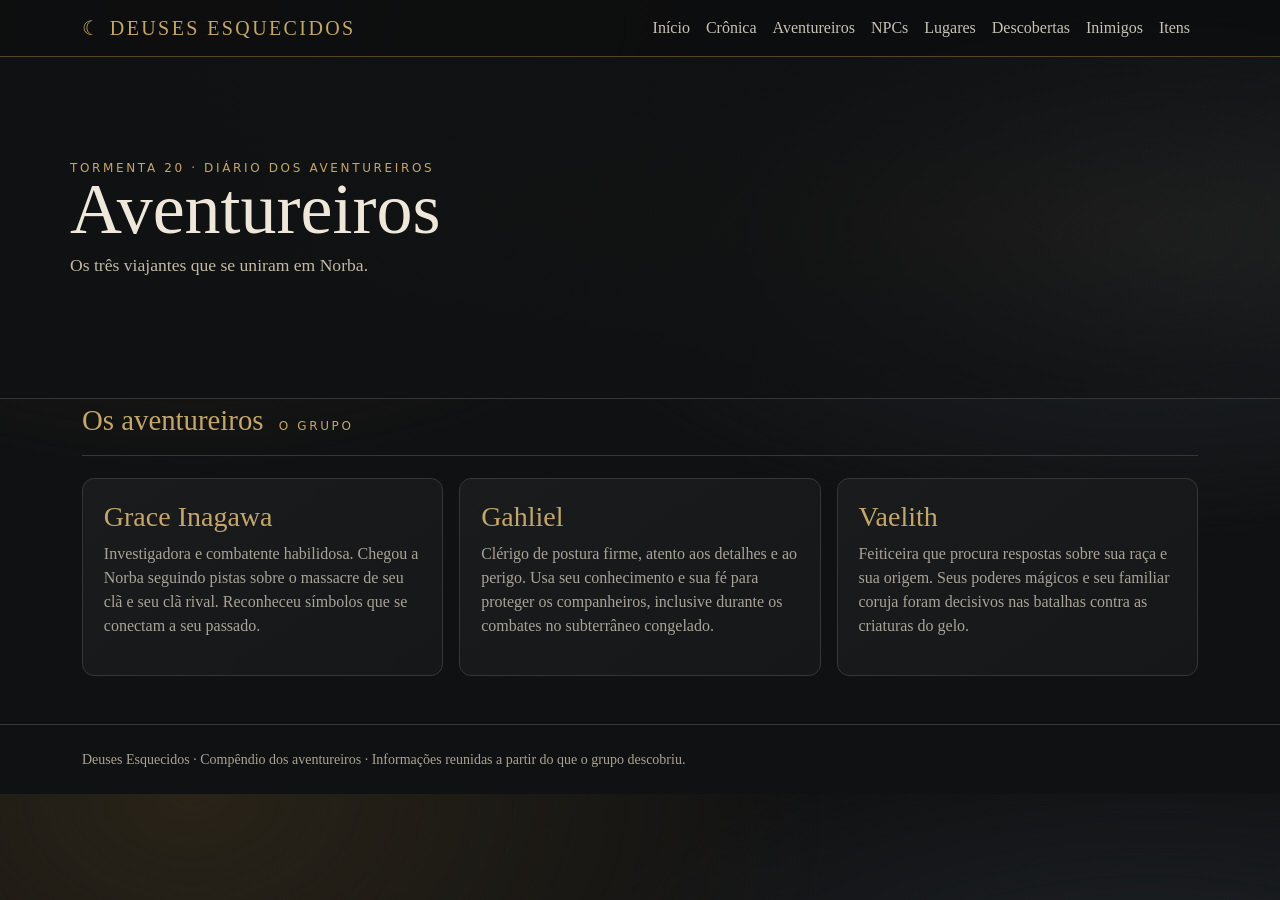
==== aventureiros.html @ dc0ba726 "Multipagina" ====
<!doctype html>
<html lang="pt-BR">

<head>
    <meta charset="utf-8">
    <meta name="viewport" content="width=device-width,initial-scale=1">
    <title>Aventureiros | Deuses Esquecidos</title>
    <link href="https://cdn.jsdelivr.net/npm/bootstrap@5.3.3/dist/css/bootstrap.min.css" rel="stylesheet">
    <style>
        :root {
            --bg: #101112;
            --panel: #191b1d;
            --gold: #c4a66a;
            --text: #e6e0d5;
            --muted: #aaa397;
            --line: #343638
        }

        body {
            background: var(--bg);
            color: var(--text);
            font-family: Georgia, serif;
            background-image: radial-gradient(ellipse at 15% 0%, #292318, transparent 42%), radial-gradient(ellipse at 90% 30%, #20242a, transparent 38%)
        }

        .navbar {
            background: #0c0d0eee;
            border-bottom: 1px solid #55452c
        }

        .navbar-brand {
            letter-spacing: .12em;
            color: var(--gold) !important
        }

        .nav-link {
            color: #c8c1b5 !important
        }

        .nav-link:hover {
            color: var(--gold) !important
        }

        .hero {
            min-height: 38vh;
            display: flex;
            align-items: center;
            border-bottom: 1px solid var(--line);
            background: linear-gradient(90deg, #101112 0%, #101112e8 58%, #10111270), radial-gradient(ellipse at 75% 50%, #65532b35, transparent 60%)
        }

        .hero-inner {
            padding: 3.5rem 0
        }

        .eyebrow {
            color: var(--gold);
            text-transform: uppercase;
            letter-spacing: .22em;
            font: .75rem system-ui
        }

        h1 {
            font-size: clamp(2.5rem, 7vw, 4.5rem);
            line-height: .96;
            color: #eee7da
        }

        h2,
        h3,
        h4,
        h5 {
            color: var(--gold)
        }

        .hero p {
            max-width: 700px;
            color: #c3b9a6;
            font-size: 1.1rem
        }

        .section {
            padding: 3rem 0
        }

        .section-title {
            border-bottom: 1px solid var(--line);
            padding-bottom: .8rem;
            margin-bottom: 1.4rem;
            color: var(--gold);
            font-size: 1.8rem
        }

        .panel,
        .card-dark {
            background: linear-gradient(145deg, var(--panel), #151718);
            border: 1px solid var(--line);
            border-radius: 12px;
            padding: 1.3rem;
            height: 100%
        }

        .card-dark:hover {
            border-color: #74603c
        }

        .muted {
            color: var(--muted)
        }

        .badge-soft {
            background: #3b3221;
            color: #d6bd83;
            border: 1px solid #62502f
        }

        .quote {
            border-left: 3px solid #8d7545;
            padding: .8rem 1rem;
            color: #c9beaa;
            background: #211f1a;
            font-style: italic;
            border-radius: 0 8px 8px 0
        }

        .accordion {
            --bs-accordion-bg: var(--panel);
            --bs-accordion-color: var(--text);
            --bs-accordion-border-color: var(--line);
            --bs-accordion-btn-color: var(--text);
            --bs-accordion-btn-bg: #202325;
            --bs-accordion-btn-focus-box-shadow: none;
            --bs-accordion-active-color: var(--gold);
            --bs-accordion-active-bg: #2a261e
        }

        .accordion-button:after {
            filter: invert(.7)
        }

        .accordion-body {
            color: #c7c0b5
        }

        .item-chip {
            display: inline-block;
            border: 1px solid var(--line);
            background: #1a1c1d;
            border-radius: 50px;
            padding: .35rem .75rem;
            margin: .2rem;
            color: #d2c9b8;
            font-size: .9rem
        }

        footer {
            border-top: 1px solid var(--line);
            color: var(--muted)
        }

        .enemy-card {
            border-left: 3px solid #70552e;
            padding: 1rem 1.2rem;
            background: #191b1d;
            border-radius: 6px;
            margin-bottom: 1rem
        }

        .enemy-card p {
            color: #bbb4a8
        }

        .page-intro {
            color: #c3b9a6;
            max-width: 800px
        }

        @media(max-width:767px) {
            .section {
                padding: 2.5rem 0
            }
        }
    </style>
</head>

<body>
    <nav class="navbar navbar-expand-lg navbar-dark sticky-top">
        <div class="container"><a class="navbar-brand" href="index.html">☾ DEUSES ESQUECIDOS</a><button
                class="navbar-toggler" type="button" data-bs-toggle="collapse" data-bs-target="#navmenu"><span
                    class="navbar-toggler-icon"></span></button>
            <div class="collapse navbar-collapse" id="navmenu">
                <ul class="navbar-nav ms-auto">
                    <li class="nav-item"><a class="nav-link" href="index.html">Início</a></li>
                    <li class="nav-item"><a class="nav-link" href="cronica.html">Crônica</a></li>
                    <li class="nav-item"><a class="nav-link" href="aventureiros.html">Aventureiros</a></li>
                    <li class="nav-item"><a class="nav-link" href="personagens.html">NPCs</a></li>
                    <li class="nav-item"><a class="nav-link" href="lugares.html">Lugares</a></li>
                    <li class="nav-item"><a class="nav-link" href="descobertas.html">Descobertas</a></li>
                    <li class="nav-item"><a class="nav-link" href="inimigos.html">Inimigos</a></li>
                    <li class="nav-item"><a class="nav-link" href="itens.html">Itens</a></li>
                </ul>
            </div>
        </div>
    </nav>
    <header class="hero">
        <div class="container hero-inner">
            <div class="eyebrow">Tormenta 20 · Diário dos aventureiros</div>
            <h1>Aventureiros</h1>
            <p>Os três viajantes que se uniram em Norba.</p>
        </div>
    </header>
    <main>
        <div class="container">
            <div class="section-title">Os aventureiros <small class="eyebrow ms-2">O GRUPO</small></div>
            <div class="row g-3">
                <div class="col-md-4">
                    <div class="card-dark">
                        <h3>Grace Inagawa</h3>
                        <p class="muted">Investigadora e combatente habilidosa. Chegou a Norba seguindo pistas sobre o
                            massacre de seu clã e seu clã rival. Reconheceu símbolos que se conectam a seu passado.</p>
                    </div>
                </div>
                <div class="col-md-4">
                    <div class="card-dark">
                        <h3>Gahliel</h3>
                        <p class="muted">Clérigo de postura firme, atento aos detalhes e ao perigo. Usa seu conhecimento
                            e sua fé para proteger os companheiros, inclusive durante os combates no subterrâneo
                            congelado.</p>
                    </div>
                </div>
                <div class="col-md-4">
                    <div class="card-dark">
                        <h3>Vaelith</h3>
                        <p class="muted">Feiticeira que procura respostas sobre sua raça e sua origem. Seus poderes
                            mágicos e seu familiar coruja foram decisivos nas batalhas contra as criaturas do gelo.</p>
                    </div>
                </div>
            </div>
        </div>
    </main>
    <footer class="py-4 mt-5">
        <div class="container small">Deuses Esquecidos · Compêndio dos aventureiros · Informações reunidas a partir do
            que o grupo descobriu.</div>
    </footer>
    <script src="https://cdn.jsdelivr.net/npm/bootstrap@5.3.3/dist/js/bootstrap.bundle.min.js"></script>
</body>

</html>
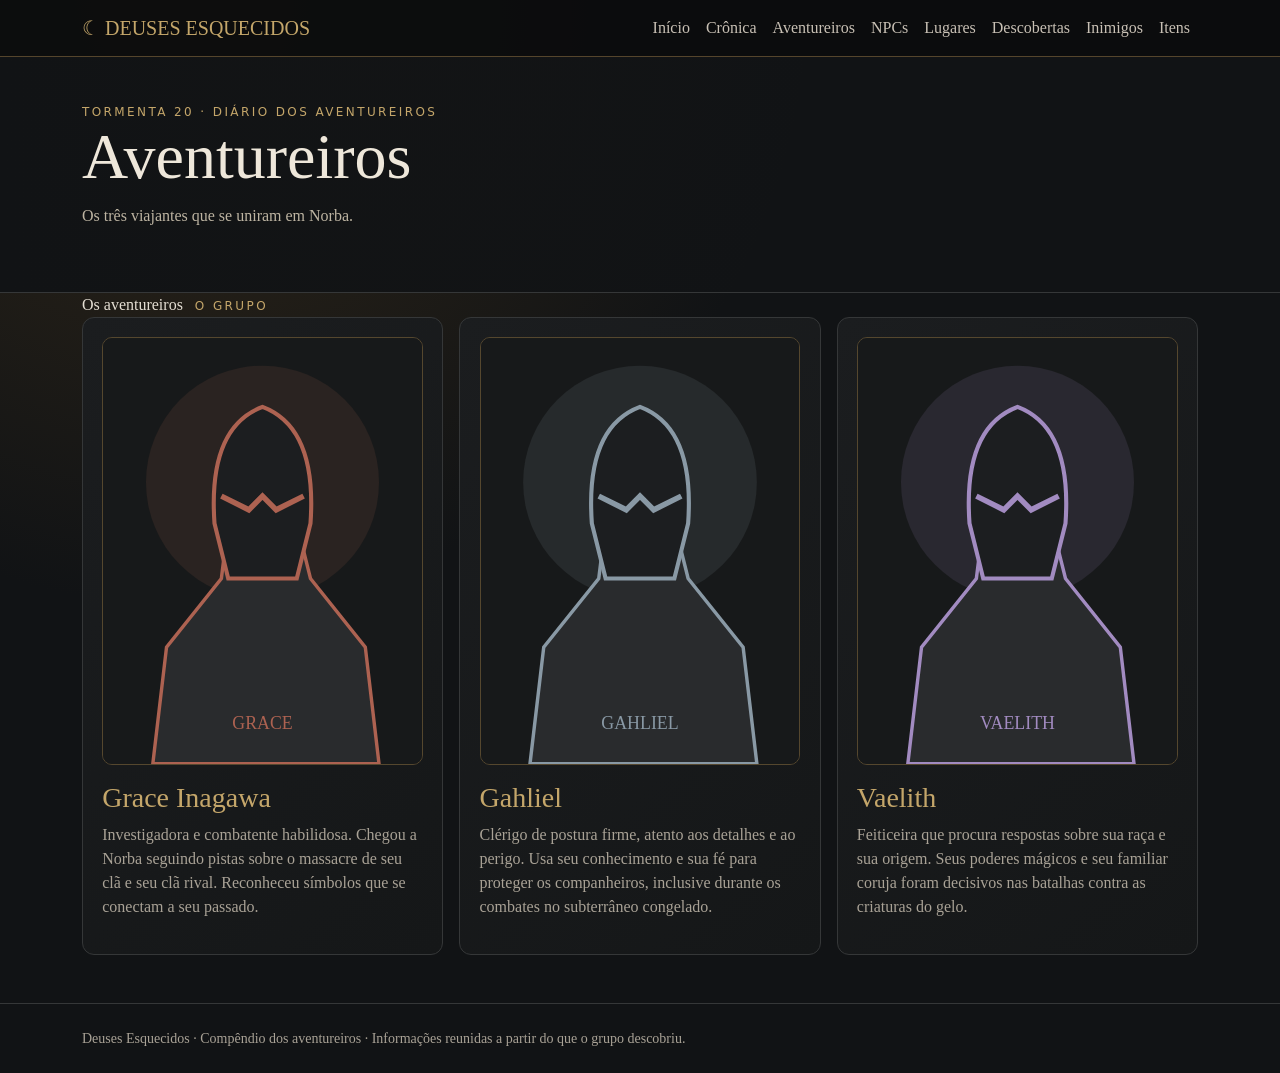
==== commit 82eb2392: "style: add visual portraits and shared compendium theme" ====
--- a/aventureiros.html
+++ b/aventureiros.html
@@ -6,181 +6,7 @@
     <meta name="viewport" content="width=device-width,initial-scale=1">
     <title>Aventureiros | Deuses Esquecidos</title>
     <link href="https://cdn.jsdelivr.net/npm/bootstrap@5.3.3/dist/css/bootstrap.min.css" rel="stylesheet">
-    <style>
-        :root {
-            --bg: #101112;
-            --panel: #191b1d;
-            --gold: #c4a66a;
-            --text: #e6e0d5;
-            --muted: #aaa397;
-            --line: #343638
-        }
-
-        body {
-            background: var(--bg);
-            color: var(--text);
-            font-family: Georgia, serif;
-            background-image: radial-gradient(ellipse at 15% 0%, #292318, transparent 42%), radial-gradient(ellipse at 90% 30%, #20242a, transparent 38%)
-        }
-
-        .navbar {
-            background: #0c0d0eee;
-            border-bottom: 1px solid #55452c
-        }
-
-        .navbar-brand {
-            letter-spacing: .12em;
-            color: var(--gold) !important
-        }
-
-        .nav-link {
-            color: #c8c1b5 !important
-        }
-
-        .nav-link:hover {
-            color: var(--gold) !important
-        }
-
-        .hero {
-            min-height: 38vh;
-            display: flex;
-            align-items: center;
-            border-bottom: 1px solid var(--line);
-            background: linear-gradient(90deg, #101112 0%, #101112e8 58%, #10111270), radial-gradient(ellipse at 75% 50%, #65532b35, transparent 60%)
-        }
-
-        .hero-inner {
-            padding: 3.5rem 0
-        }
-
-        .eyebrow {
-            color: var(--gold);
-            text-transform: uppercase;
-            letter-spacing: .22em;
-            font: .75rem system-ui
-        }
-
-        h1 {
-            font-size: clamp(2.5rem, 7vw, 4.5rem);
-            line-height: .96;
-            color: #eee7da
-        }
-
-        h2,
-        h3,
-        h4,
-        h5 {
-            color: var(--gold)
-        }
-
-        .hero p {
-            max-width: 700px;
-            color: #c3b9a6;
-            font-size: 1.1rem
-        }
-
-        .section {
-            padding: 3rem 0
-        }
-
-        .section-title {
-            border-bottom: 1px solid var(--line);
-            padding-bottom: .8rem;
-            margin-bottom: 1.4rem;
-            color: var(--gold);
-            font-size: 1.8rem
-        }
-
-        .panel,
-        .card-dark {
-            background: linear-gradient(145deg, var(--panel), #151718);
-            border: 1px solid var(--line);
-            border-radius: 12px;
-            padding: 1.3rem;
-            height: 100%
-        }
-
-        .card-dark:hover {
-            border-color: #74603c
-        }
-
-        .muted {
-            color: var(--muted)
-        }
-
-        .badge-soft {
-            background: #3b3221;
-            color: #d6bd83;
-            border: 1px solid #62502f
-        }
-
-        .quote {
-            border-left: 3px solid #8d7545;
-            padding: .8rem 1rem;
-            color: #c9beaa;
-            background: #211f1a;
-            font-style: italic;
-            border-radius: 0 8px 8px 0
-        }
-
-        .accordion {
-            --bs-accordion-bg: var(--panel);
-            --bs-accordion-color: var(--text);
-            --bs-accordion-border-color: var(--line);
-            --bs-accordion-btn-color: var(--text);
-            --bs-accordion-btn-bg: #202325;
-            --bs-accordion-btn-focus-box-shadow: none;
-            --bs-accordion-active-color: var(--gold);
-            --bs-accordion-active-bg: #2a261e
-        }
-
-        .accordion-button:after {
-            filter: invert(.7)
-        }
-
-        .accordion-body {
-            color: #c7c0b5
-        }
-
-        .item-chip {
-            display: inline-block;
-            border: 1px solid var(--line);
-            background: #1a1c1d;
-            border-radius: 50px;
-            padding: .35rem .75rem;
-            margin: .2rem;
-            color: #d2c9b8;
-            font-size: .9rem
-        }
-
-        footer {
-            border-top: 1px solid var(--line);
-            color: var(--muted)
-        }
-
-        .enemy-card {
-            border-left: 3px solid #70552e;
-            padding: 1rem 1.2rem;
-            background: #191b1d;
-            border-radius: 6px;
-            margin-bottom: 1rem
-        }
-
-        .enemy-card p {
-            color: #bbb4a8
-        }
-
-        .page-intro {
-            color: #c3b9a6;
-            max-width: 800px
-        }
-
-        @media(max-width:767px) {
-            .section {
-                padding: 2.5rem 0
-            }
-        }
-    </style>
+    <link href="styles.css" rel="stylesheet">
 </head>
 
 <body>
@@ -215,14 +41,14 @@
             <div class="row g-3">
                 <div class="col-md-4">
                     <div class="card-dark">
-                        <h3>Grace Inagawa</h3>
+                        <img class='portrait mb-3' src='assets/grace.svg' alt='Retrato ilustrativo de Grace'><h3>Grace Inagawa</h3>
                         <p class="muted">Investigadora e combatente habilidosa. Chegou a Norba seguindo pistas sobre o
                             massacre de seu clã e seu clã rival. Reconheceu símbolos que se conectam a seu passado.</p>
                     </div>
                 </div>
                 <div class="col-md-4">
                     <div class="card-dark">
-                        <h3>Gahliel</h3>
+                        <img class='portrait mb-3' src='assets/gahliel.svg' alt='Retrato ilustrativo de Gahliel'><h3>Gahliel</h3>
                         <p class="muted">Clérigo de postura firme, atento aos detalhes e ao perigo. Usa seu conhecimento
                             e sua fé para proteger os companheiros, inclusive durante os combates no subterrâneo
                             congelado.</p>
@@ -230,7 +56,7 @@
                 </div>
                 <div class="col-md-4">
                     <div class="card-dark">
-                        <h3>Vaelith</h3>
+                        <img class='portrait mb-3' src='assets/vaelith.svg' alt='Retrato ilustrativo de Vaelith'><h3>Vaelith</h3>
                         <p class="muted">Feiticeira que procura respostas sobre sua raça e sua origem. Seus poderes
                             mágicos e seu familiar coruja foram decisivos nas batalhas contra as criaturas do gelo.</p>
                     </div>
--- a/styles.css
+++ b/styles.css
@@ -0,0 +1 @@
+:root{--bg:#111315;--panel:#1b1d1f;--gold:#c4a66a;--text:#e5dfd4;--muted:#a9a296;--line:#353738}body{background:var(--bg);color:var(--text);font-family:Georgia,serif;background-image:radial-gradient(ellipse at 15% 0%,#302719,transparent 40%)}.navbar{background:#0b0c0dee;border-bottom:1px solid #55452c}.navbar-brand,h2,h3{color:var(--gold)!important}.nav-link{color:#c9c1b5!important}.hero{padding:3rem 0;border-bottom:1px solid var(--line);background:linear-gradient(90deg,#111315,#111315c9)}.eyebrow{font:.75rem system-ui;color:var(--gold);letter-spacing:.2em;text-transform:uppercase}h1{font-size:clamp(2rem,6vw,4rem);color:#eee7da}.hero p{color:#bdb4a2;max-width:900px}.section{padding:2.5rem 0}.panel,.card-dark{background:linear-gradient(140deg,var(--panel),#151718);border:1px solid var(--line);border-radius:12px;padding:1.2rem;height:100%}.muted{color:var(--muted)}.portrait{width:100%;aspect-ratio:3/4;object-fit:cover;border:1px solid #55472e;border-radius:10px}.enemy-card{background:#191b1d;border-left:3px solid #806030;padding:1rem;border-radius:6px}.accordion{--bs-accordion-bg:var(--panel);--bs-accordion-color:var(--text);--bs-accordion-border-color:var(--line);--bs-accordion-btn-color:var(--text);--bs-accordion-btn-bg:#202325;--bs-accordion-active-color:var(--gold);--bs-accordion-active-bg:#2a261e}.accordion-button:after{filter:invert(.7)}a{color:#d4b66d}footer{border-top:1px solid var(--line);color:var(--muted)}@media(max-width:767px){.section{padding:1.8rem 0}}
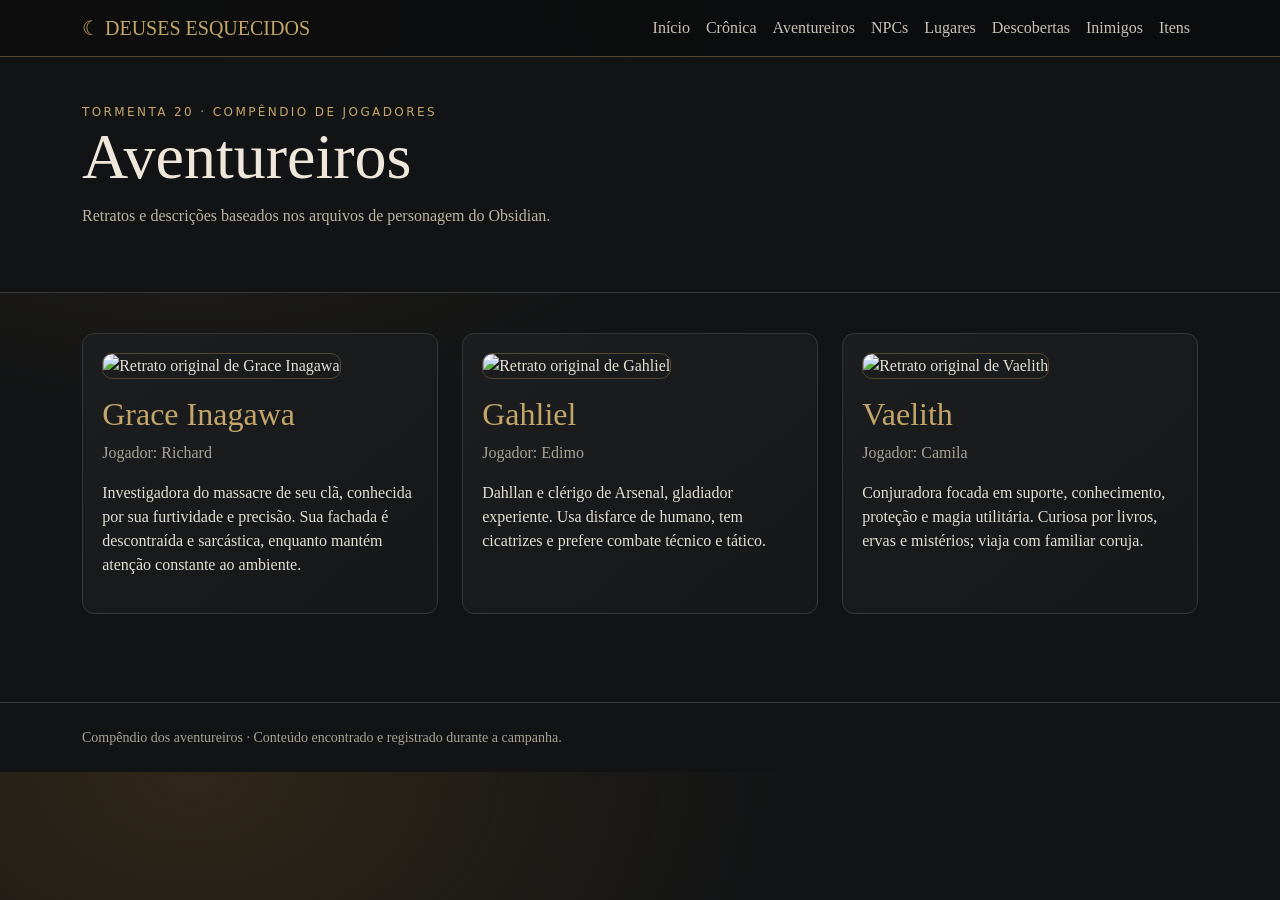
==== commit d5a59ba2: "feat: link original player portraits and enemy sheets" ====
--- a/aventureiros.html
+++ b/aventureiros.html
@@ -1,74 +1 @@
-<!doctype html>
-<html lang="pt-BR">
-
-<head>
-    <meta charset="utf-8">
-    <meta name="viewport" content="width=device-width,initial-scale=1">
-    <title>Aventureiros | Deuses Esquecidos</title>
-    <link href="https://cdn.jsdelivr.net/npm/bootstrap@5.3.3/dist/css/bootstrap.min.css" rel="stylesheet">
-    <link href="styles.css" rel="stylesheet">
-</head>
-
-<body>
-    <nav class="navbar navbar-expand-lg navbar-dark sticky-top">
-        <div class="container"><a class="navbar-brand" href="index.html">☾ DEUSES ESQUECIDOS</a><button
-                class="navbar-toggler" type="button" data-bs-toggle="collapse" data-bs-target="#navmenu"><span
-                    class="navbar-toggler-icon"></span></button>
-            <div class="collapse navbar-collapse" id="navmenu">
-                <ul class="navbar-nav ms-auto">
-                    <li class="nav-item"><a class="nav-link" href="index.html">Início</a></li>
-                    <li class="nav-item"><a class="nav-link" href="cronica.html">Crônica</a></li>
-                    <li class="nav-item"><a class="nav-link" href="aventureiros.html">Aventureiros</a></li>
-                    <li class="nav-item"><a class="nav-link" href="personagens.html">NPCs</a></li>
-                    <li class="nav-item"><a class="nav-link" href="lugares.html">Lugares</a></li>
-                    <li class="nav-item"><a class="nav-link" href="descobertas.html">Descobertas</a></li>
-                    <li class="nav-item"><a class="nav-link" href="inimigos.html">Inimigos</a></li>
-                    <li class="nav-item"><a class="nav-link" href="itens.html">Itens</a></li>
-                </ul>
-            </div>
-        </div>
-    </nav>
-    <header class="hero">
-        <div class="container hero-inner">
-            <div class="eyebrow">Tormenta 20 · Diário dos aventureiros</div>
-            <h1>Aventureiros</h1>
-            <p>Os três viajantes que se uniram em Norba.</p>
-        </div>
-    </header>
-    <main>
-        <div class="container">
-            <div class="section-title">Os aventureiros <small class="eyebrow ms-2">O GRUPO</small></div>
-            <div class="row g-3">
-                <div class="col-md-4">
-                    <div class="card-dark">
-                        <img class='portrait mb-3' src='assets/grace.svg' alt='Retrato ilustrativo de Grace'><h3>Grace Inagawa</h3>
-                        <p class="muted">Investigadora e combatente habilidosa. Chegou a Norba seguindo pistas sobre o
-                            massacre de seu clã e seu clã rival. Reconheceu símbolos que se conectam a seu passado.</p>
-                    </div>
-                </div>
-                <div class="col-md-4">
-                    <div class="card-dark">
-                        <img class='portrait mb-3' src='assets/gahliel.svg' alt='Retrato ilustrativo de Gahliel'><h3>Gahliel</h3>
-                        <p class="muted">Clérigo de postura firme, atento aos detalhes e ao perigo. Usa seu conhecimento
-                            e sua fé para proteger os companheiros, inclusive durante os combates no subterrâneo
-                            congelado.</p>
-                    </div>
-                </div>
-                <div class="col-md-4">
-                    <div class="card-dark">
-                        <img class='portrait mb-3' src='assets/vaelith.svg' alt='Retrato ilustrativo de Vaelith'><h3>Vaelith</h3>
-                        <p class="muted">Feiticeira que procura respostas sobre sua raça e sua origem. Seus poderes
-                            mágicos e seu familiar coruja foram decisivos nas batalhas contra as criaturas do gelo.</p>
-                    </div>
-                </div>
-            </div>
-        </div>
-    </main>
-    <footer class="py-4 mt-5">
-        <div class="container small">Deuses Esquecidos · Compêndio dos aventureiros · Informações reunidas a partir do
-            que o grupo descobriu.</div>
-    </footer>
-    <script src="https://cdn.jsdelivr.net/npm/bootstrap@5.3.3/dist/js/bootstrap.bundle.min.js"></script>
-</body>
-
-</html>+<!doctype html><html lang="pt-BR"><head><meta charset="utf-8"><meta name="viewport" content="width=device-width,initial-scale=1"><title>Aventureiros — Deuses Esquecidos</title><link href="https://cdn.jsdelivr.net/npm/bootstrap@5.3.3/dist/css/bootstrap.min.css" rel="stylesheet"><link href="styles.css" rel="stylesheet"></head><body><nav class="navbar navbar-expand-lg navbar-dark sticky-top"><div class="container"><a class="navbar-brand" href="index.html">☾ DEUSES ESQUECIDOS</a><button class="navbar-toggler" data-bs-toggle="collapse" data-bs-target="#navmenu"><span class="navbar-toggler-icon"></span></button><div class="collapse navbar-collapse" id="navmenu"><ul class="navbar-nav ms-auto"><li class="nav-item"><a class="nav-link " href="index.html">Início</a></li><li class="nav-item"><a class="nav-link " href="cronica.html">Crônica</a></li><li class="nav-item"><a class="nav-link active" href="aventureiros.html">Aventureiros</a></li><li class="nav-item"><a class="nav-link " href="personagens.html">NPCs</a></li><li class="nav-item"><a class="nav-link " href="lugares.html">Lugares</a></li><li class="nav-item"><a class="nav-link " href="descobertas.html">Descobertas</a></li><li class="nav-item"><a class="nav-link " href="inimigos.html">Inimigos</a></li><li class="nav-item"><a class="nav-link " href="itens.html">Itens</a></li></ul></div></div></nav><header class="hero"><div class="container"><div class="eyebrow">Tormenta 20 · Compêndio de jogadores</div><h1>Aventureiros</h1><p>Retratos e descrições baseados nos arquivos de personagem do Obsidian.</p></div></header><main class="section"><div class="container"><div class="row g-4"><div class="col-md-4"><div class="card-dark"><img class="portrait mb-3" src="https://raw.githubusercontent.com/JoubertJoe/Tormenta_deuses_esquecidos/main/imagens/Personagens/Grace%20Inagawa.png" alt="Retrato original de Grace Inagawa" style="aspect-ratio:3/4;object-fit:cover"><h2>Grace Inagawa</h2><p class="muted">Jogador: Richard</p><p>Investigadora do massacre de seu clã, conhecida por sua furtividade e precisão. Sua fachada é descontraída e sarcástica, enquanto mantém atenção constante ao ambiente.</p></div></div><div class="col-md-4"><div class="card-dark"><img class="portrait mb-3" src="https://raw.githubusercontent.com/JoubertJoe/Tormenta_deuses_esquecidos/main/imagens/Personagens/Gahliel.png" alt="Retrato original de Gahliel" style="aspect-ratio:3/4;object-fit:cover"><h2>Gahliel</h2><p class="muted">Jogador: Edimo</p><p>Dahllan e clérigo de Arsenal, gladiador experiente. Usa disfarce de humano, tem cicatrizes e prefere combate técnico e tático.</p></div></div><div class="col-md-4"><div class="card-dark"><img class="portrait mb-3" src="https://raw.githubusercontent.com/JoubertJoe/Tormenta_deuses_esquecidos/main/imagens/Personagens/Vaelith.jpeg" alt="Retrato original de Vaelith" style="aspect-ratio:3/4;object-fit:cover"><h2>Vaelith</h2><p class="muted">Jogador: Camila</p><p>Conjuradora focada em suporte, conhecimento, proteção e magia utilitária. Curiosa por livros, ervas e mistérios; viaja com familiar coruja.</p></div></div></div></div></main><footer class="py-4 mt-5"><div class="container small">Compêndio dos aventureiros · Conteúdo encontrado e registrado durante a campanha.</div></footer><script src="https://cdn.jsdelivr.net/npm/bootstrap@5.3.3/dist/js/bootstrap.bundle.min.js"></script></body></html>
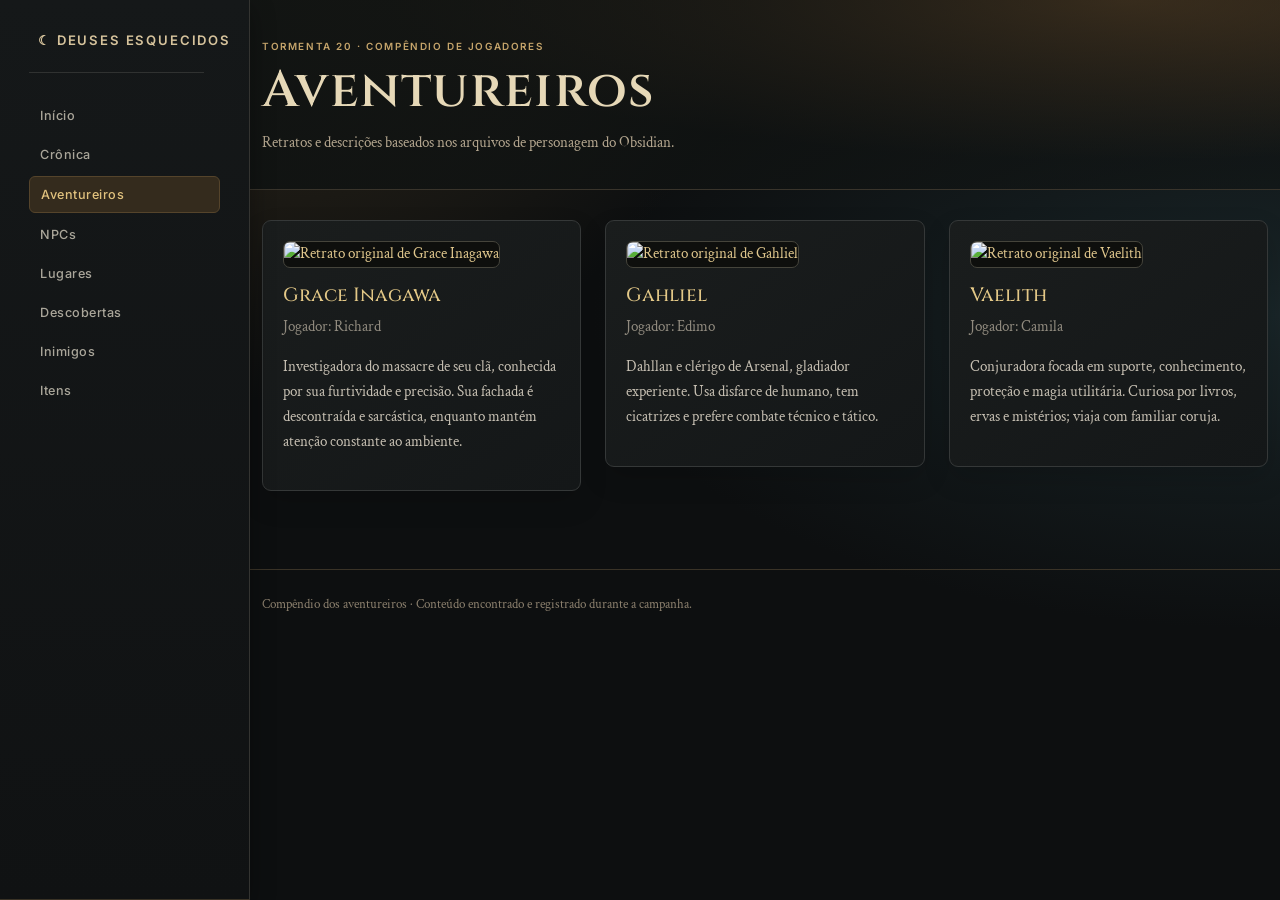
==== commit a01f9d35: "Link compendium cards to individual records" ====
--- a/aventureiros.html
+++ b/aventureiros.html
@@ -1 +1 @@
-<!doctype html><html lang="pt-BR"><head><meta charset="utf-8"><meta name="viewport" content="width=device-width,initial-scale=1"><title>Aventureiros — Deuses Esquecidos</title><link href="https://cdn.jsdelivr.net/npm/bootstrap@5.3.3/dist/css/bootstrap.min.css" rel="stylesheet"><link href="styles.css" rel="stylesheet"></head><body><nav class="navbar navbar-expand-lg navbar-dark sticky-top"><div class="container"><a class="navbar-brand" href="index.html">☾ DEUSES ESQUECIDOS</a><button class="navbar-toggler" data-bs-toggle="collapse" data-bs-target="#navmenu"><span class="navbar-toggler-icon"></span></button><div class="collapse navbar-collapse" id="navmenu"><ul class="navbar-nav ms-auto"><li class="nav-item"><a class="nav-link " href="index.html">Início</a></li><li class="nav-item"><a class="nav-link " href="cronica.html">Crônica</a></li><li class="nav-item"><a class="nav-link active" href="aventureiros.html">Aventureiros</a></li><li class="nav-item"><a class="nav-link " href="personagens.html">NPCs</a></li><li class="nav-item"><a class="nav-link " href="lugares.html">Lugares</a></li><li class="nav-item"><a class="nav-link " href="descobertas.html">Descobertas</a></li><li class="nav-item"><a class="nav-link " href="inimigos.html">Inimigos</a></li><li class="nav-item"><a class="nav-link " href="itens.html">Itens</a></li></ul></div></div></nav><header class="hero"><div class="container"><div class="eyebrow">Tormenta 20 · Compêndio de jogadores</div><h1>Aventureiros</h1><p>Retratos e descrições baseados nos arquivos de personagem do Obsidian.</p></div></header><main class="section"><div class="container"><div class="row g-4"><div class="col-md-4"><div class="card-dark"><img class="portrait mb-3" src="https://raw.githubusercontent.com/JoubertJoe/Tormenta_deuses_esquecidos/main/imagens/Personagens/Grace%20Inagawa.png" alt="Retrato original de Grace Inagawa" style="aspect-ratio:3/4;object-fit:cover"><h2>Grace Inagawa</h2><p class="muted">Jogador: Richard</p><p>Investigadora do massacre de seu clã, conhecida por sua furtividade e precisão. Sua fachada é descontraída e sarcástica, enquanto mantém atenção constante ao ambiente.</p></div></div><div class="col-md-4"><div class="card-dark"><img class="portrait mb-3" src="https://raw.githubusercontent.com/JoubertJoe/Tormenta_deuses_esquecidos/main/imagens/Personagens/Gahliel.png" alt="Retrato original de Gahliel" style="aspect-ratio:3/4;object-fit:cover"><h2>Gahliel</h2><p class="muted">Jogador: Edimo</p><p>Dahllan e clérigo de Arsenal, gladiador experiente. Usa disfarce de humano, tem cicatrizes e prefere combate técnico e tático.</p></div></div><div class="col-md-4"><div class="card-dark"><img class="portrait mb-3" src="https://raw.githubusercontent.com/JoubertJoe/Tormenta_deuses_esquecidos/main/imagens/Personagens/Vaelith.jpeg" alt="Retrato original de Vaelith" style="aspect-ratio:3/4;object-fit:cover"><h2>Vaelith</h2><p class="muted">Jogador: Camila</p><p>Conjuradora focada em suporte, conhecimento, proteção e magia utilitária. Curiosa por livros, ervas e mistérios; viaja com familiar coruja.</p></div></div></div></div></main><footer class="py-4 mt-5"><div class="container small">Compêndio dos aventureiros · Conteúdo encontrado e registrado durante a campanha.</div></footer><script src="https://cdn.jsdelivr.net/npm/bootstrap@5.3.3/dist/js/bootstrap.bundle.min.js"></script></body></html>+<!doctype html><html lang="pt-BR"><head><meta charset="utf-8"><meta name="viewport" content="width=device-width,initial-scale=1"><title>Aventureiros — Deuses Esquecidos</title><link href="https://cdn.jsdelivr.net/npm/bootstrap@5.3.3/dist/css/bootstrap.min.css" rel="stylesheet"><link href="styles.css" rel="stylesheet"></head><body><nav class="navbar navbar-expand-lg navbar-dark sticky-top"><div class="container"><a class="navbar-brand" href="index.html">☾ DEUSES ESQUECIDOS</a><button class="navbar-toggler" data-bs-toggle="collapse" data-bs-target="#navmenu"><span class="navbar-toggler-icon"></span></button><div class="collapse navbar-collapse" id="navmenu"><ul class="navbar-nav ms-auto"><li class="nav-item"><a class="nav-link " href="index.html">Início</a></li><li class="nav-item"><a class="nav-link " href="cronica.html">Crônica</a></li><li class="nav-item"><a class="nav-link active" href="aventureiros.html">Aventureiros</a></li><li class="nav-item"><a class="nav-link " href="personagens.html">NPCs</a></li><li class="nav-item"><a class="nav-link " href="lugares.html">Lugares</a></li><li class="nav-item"><a class="nav-link " href="descobertas.html">Descobertas</a></li><li class="nav-item"><a class="nav-link " href="inimigos.html">Inimigos</a></li><li class="nav-item"><a class="nav-link " href="itens.html">Itens</a></li></ul></div></div></nav><header class="hero"><div class="container"><div class="eyebrow">Tormenta 20 · Compêndio de jogadores</div><h1>Aventureiros</h1><p>Retratos e descrições baseados nos arquivos de personagem do Obsidian.</p></div></header><main class="section"><div class="container"><div class="row g-4"><div class="col-md-4"><div class="card-dark"><img class="portrait mb-3" src="https://raw.githubusercontent.com/JoubertJoe/Tormenta_deuses_esquecidos/main/imagens/Personagens/Grace%20Inagawa.png" alt="Retrato original de Grace Inagawa" style="aspect-ratio:3/4;object-fit:cover"><h2>Grace Inagawa</h2><p class="muted">Jogador: Richard</p><p>Investigadora do massacre de seu clã, conhecida por sua furtividade e precisão. Sua fachada é descontraída e sarcástica, enquanto mantém atenção constante ao ambiente.</p></div></div><div class="col-md-4"><div class="card-dark"><img class="portrait mb-3" src="https://raw.githubusercontent.com/JoubertJoe/Tormenta_deuses_esquecidos/main/imagens/Personagens/Gahliel.png" alt="Retrato original de Gahliel" style="aspect-ratio:3/4;object-fit:cover"><h2>Gahliel</h2><p class="muted">Jogador: Edimo</p><p>Dahllan e clérigo de Arsenal, gladiador experiente. Usa disfarce de humano, tem cicatrizes e prefere combate técnico e tático.</p></div></div><div class="col-md-4"><div class="card-dark"><img class="portrait mb-3" src="https://raw.githubusercontent.com/JoubertJoe/Tormenta_deuses_esquecidos/main/imagens/Personagens/Vaelith.jpeg" alt="Retrato original de Vaelith" style="aspect-ratio:3/4;object-fit:cover"><h2>Vaelith</h2><p class="muted">Jogador: Camila</p><p>Conjuradora focada em suporte, conhecimento, proteção e magia utilitária. Curiosa por livros, ervas e mistérios; viaja com familiar coruja.</p></div></div></div></div></main><footer class="py-4 mt-5"><div class="container small">Compêndio dos aventureiros · Conteúdo encontrado e registrado durante a campanha.</div></footer><script src="https://cdn.jsdelivr.net/npm/bootstrap@5.3.3/dist/js/bootstrap.bundle.min.js"></script><script src="records.js"></script><script src="link-records.js"></script></body></html>
--- a/styles.css
+++ b/styles.css
@@ -1 +1,51 @@
-:root{--bg:#111315;--panel:#1b1d1f;--gold:#c4a66a;--text:#e5dfd4;--muted:#a9a296;--line:#353738}body{background:var(--bg);color:var(--text);font-family:Georgia,serif;background-image:radial-gradient(ellipse at 15% 0%,#302719,transparent 40%)}.navbar{background:#0b0c0dee;border-bottom:1px solid #55452c}.navbar-brand,h2,h3{color:var(--gold)!important}.nav-link{color:#c9c1b5!important}.hero{padding:3rem 0;border-bottom:1px solid var(--line);background:linear-gradient(90deg,#111315,#111315c9)}.eyebrow{font:.75rem system-ui;color:var(--gold);letter-spacing:.2em;text-transform:uppercase}h1{font-size:clamp(2rem,6vw,4rem);color:#eee7da}.hero p{color:#bdb4a2;max-width:900px}.section{padding:2.5rem 0}.panel,.card-dark{background:linear-gradient(140deg,var(--panel),#151718);border:1px solid var(--line);border-radius:12px;padding:1.2rem;height:100%}.muted{color:var(--muted)}.portrait{width:100%;aspect-ratio:3/4;object-fit:cover;border:1px solid #55472e;border-radius:10px}.enemy-card{background:#191b1d;border-left:3px solid #806030;padding:1rem;border-radius:6px}.accordion{--bs-accordion-bg:var(--panel);--bs-accordion-color:var(--text);--bs-accordion-border-color:var(--line);--bs-accordion-btn-color:var(--text);--bs-accordion-btn-bg:#202325;--bs-accordion-active-color:var(--gold);--bs-accordion-active-bg:#2a261e}.accordion-button:after{filter:invert(.7)}a{color:#d4b66d}footer{border-top:1px solid var(--line);color:var(--muted)}@media(max-width:767px){.section{padding:1.8rem 0}}+@import url('https://fonts.googleapis.com/css2?family=Cinzel:wght@400;500;600;700&family=Crimson+Text:wght@400;600&family=Inter:wght@400;500;600&display=swap');
+:root{--ink:#e6ddc9;--muted:#a79b85;--gold:#c8a86b;--gold2:#80633d;--panel:#171715;--panel2:#1e1d19;--line:#3a3429;--red:#8b443c;--green:#536c51}
+*{box-sizing:border-box}
+body{margin:0;background:#10110f;color:var(--ink);font:14px/1.55 'Crimson Text',Georgia,serif;background-image:radial-gradient(ellipse at 15% 0%,#27251d 0,transparent 42%),radial-gradient(ellipse at 95% 20%,#1d2424 0,transparent 40%);background-attachment:fixed}
+.container{max-width:1240px}
+.navbar{background:#11110f!important;border-bottom:1px solid #3a3326;box-shadow:0 8px 24px #0005}
+.navbar-brand{font:700 .95rem Cinzel,serif;letter-spacing:.14em;color:#d1b578!important}
+.navbar-toggler{border-color:#655439}.nav-link{font:500 .78rem Inter,sans-serif;letter-spacing:.04em;color:#bdb29a!important;padding:.75rem .65rem!important}.nav-link:hover,.nav-link.active{color:#d8b66f!important}
+.hero{padding:1.65rem 0 1.3rem;border-bottom:1px solid #403727;background:linear-gradient(90deg,#12120fF2,#12120fA0),radial-gradient(ellipse at 70% 0,#67502e,transparent 55%)}
+.hero h1{font:600 clamp(1.8rem,4vw,3rem) Cinzel,serif;letter-spacing:.025em;color:#e6d8b7;margin:.25rem 0}.hero p{color:#b4a68f;max-width:760px;margin:.35rem 0}.eyebrow{font:600 .64rem Inter,sans-serif;letter-spacing:.16em;text-transform:uppercase;color:var(--gold)}
+.section{padding:1.35rem 0}
+.panel,.card-dark{background:linear-gradient(160deg,#1b1b17,#141411);border:1px solid var(--line);border-radius:7px;padding:1rem;box-shadow:0 6px 20px #0003}
+h1,h2,h3,h4,h5{font-family:Cinzel,serif;color:#d4b978}h2{font-size:1.2rem}h3{font-size:1rem}h4{font-size:.92rem}p{color:#d0c5b2}.muted{color:var(--muted)!important}
+a{color:#d4b674;text-decoration:none}a:hover{color:#f2dfad}
+.portrait{width:100%;aspect-ratio:3/4;object-fit:cover;background:#0e0f0d;border:1px solid #51432e;border-radius:5px}
+.enemy-card{background:#12130f;border:1px solid #383329;border-left:2px solid var(--gold2);padding:.85rem;border-radius:4px}
+.accordion{--bs-accordion-bg:#171714;--bs-accordion-color:var(--ink);--bs-accordion-border-color:var(--line);--bs-accordion-btn-color:var(--ink);--bs-accordion-btn-bg:#201e18;--bs-accordion-active-color:var(--gold);--bs-accordion-active-bg:#29251c}.accordion-button:after{filter:invert(.7)}
+.badge-soft{background:#30271a;color:#d2b578;border:1px solid #665132}
+footer{border-top:1px solid #3a3327;color:#8c806e!important}hr{border-color:#3a3429}
+.quote{padding:.8rem 1rem;border-left:2px solid var(--gold);background:#211e17;color:#d8c5a0;font:600 1rem 'Crimson Text',serif}
+.timeline{border-left:1px solid #51442e;margin-left:.6rem;padding-left:1.2rem}.timeline-item{position:relative;padding-bottom:1.2rem}.timeline-item:before{content:"";position:absolute;left:-1.56rem;top:.35rem;width:7px;height:7px;border-radius:50%;background:var(--gold);box-shadow:0 0 0 3px #2d271d}
+.dash-layout{display:grid;grid-template-columns:210px minmax(0,1fr) 240px;gap:.8rem;align-items:start}.dash-profile,.dash-right{position:sticky;top:72px}.dash-main{min-width:0}
+.profile-stat{border-top:1px solid #363127;padding:.45rem 0;font: .8rem Inter,sans-serif;color:#bcb09a}
+.dashboard-title{font:600 1.05rem Cinzel,serif;color:#d0b373;border-bottom:1px solid #393329;padding-bottom:.55rem;margin-bottom:.75rem}
+.dashboard-tile{display:flex;align-items:center;gap:.7rem;background:#201f1a;border:1px solid #393329;border-radius:5px;padding:.6rem;color:var(--ink);text-decoration:none;min-height:65px;transition:.15s}.dashboard-tile:hover{border-color:#8a6a3b;background:#26231c;color:#f1dca6}
+.tile-icon{width:38px;height:38px;display:grid;place-items:center;background:#30291d;border:1px solid #59452d;border-radius:4px;font-size:1rem;color:var(--gold)}
+.journal-entry{border-left:2px solid #80633a;padding:.1rem 0 .3rem .8rem;margin:.7rem 0}.quest-row{padding:.55rem 0;border-bottom:1px solid #343127;font-size:.82rem}.status{font:600 .58rem Inter,sans-serif;letter-spacing:.07em;padding:.22rem .45rem;border-radius:3px;background:#29372a;color:#9dc49d}.status.progress{background:#392d1d;color:#d0a75f}
+.btn-outline-secondary{border-color:#55452e;color:#c6aa72}.btn-outline-secondary:hover{background:#4a3923;border-color:#a17d45;color:#f1dca6}
+@media(max-width:1050px){.dash-layout{grid-template-columns:205px minmax(0,1fr)}.dash-right{position:static;grid-column:1/-1}.dash-profile{position:static}}
+@media(max-width:700px){.dash-layout{grid-template-columns:1fr}.hero{padding:1.4rem 0}.section{padding:1rem 0}.dash-profile,.dash-right{position:static}.navbar-brand{font-size:.8rem}.panel,.card-dark{padding:.8rem}}
+
+/* Dark fantasy journal refresh */
+@import url('https://fonts.googleapis.com/css2?family=Cinzel:wght@400;500;600;700&family=Crimson+Text:wght@400;600&family=Inter:wght@400;500;600;700&display=swap');
+:root{--gold:#c6a56b;--line:#343737}
+body{background:#0d0f10;color:#ded7c9;background-image:radial-gradient(ellipse at 20% -10%,#30281a 0,transparent 35%),radial-gradient(ellipse at 100% 35%,#192528 0,transparent 38%);background-attachment:fixed;font:15px/1.65 'Crimson Text',Georgia,serif}
+h1,h2,h3,h4,h5{font-family:Cinzel,serif;color:#e3c887;font-weight:500}p{color:#c7c0b3}.muted{color:#918b7f!important}a{color:#e0c78d;text-decoration:none}a:hover{color:#f0dfb9}.eyebrow{font:600 .62rem Inter,sans-serif;letter-spacing:.16em;color:#c6a56b;text-transform:uppercase}
+.navbar{position:fixed!important;inset:0 auto 0 0;width:250px;height:100vh;background:linear-gradient(#151819,#101213)!important;border-right:1px solid #343431;padding:25px 17px!important;display:flex!important;flex-direction:column;z-index:1030}.navbar>.container{display:flex;flex-direction:column;align-items:stretch}.navbar-brand{color:#d6c39c!important;font:600 .82rem Inter,sans-serif!important;letter-spacing:.14em;padding:7px 9px 24px!important;border-bottom:1px solid #303231}.navbar-toggler{display:none!important}.navbar-collapse{display:flex!important;margin-top:25px}.navbar-nav{display:grid!important;gap:4px;width:100%}.nav-link{padding:10px 11px!important;border-radius:6px;color:#aaa69a!important;font:500 .79rem Inter,sans-serif!important}.nav-link:hover{background:#252625;color:#e4c98b!important}.nav-link.active{background:#342b1d;color:#e1c27e!important;border:1px solid #55442b}
+.hero,main,footer{margin-left:250px}.hero{padding:40px 0 28px;border-bottom:1px solid #39342b;background:linear-gradient(90deg,#101312ed,#10131280),radial-gradient(ellipse at 85% 0,#6a4c2a,transparent 60%)}.hero h1{font-size:clamp(2rem,4vw,3.2rem)}.section{padding:30px 0}.panel,.card-dark{background:linear-gradient(145deg,#1a1d1d,#141718);border:1px solid #353838;border-radius:9px;padding:20px;box-shadow:0 12px 28px #0002}.portrait{border:1px solid #45443b;border-radius:7px}.enemy-card{background:#101314;border:1px solid #343736;border-left:2px solid #8d7148;padding:14px;border-radius:6px}.accordion{--bs-accordion-bg:#171a1a;--bs-accordion-color:#ded7c9;--bs-accordion-border-color:#343736;--bs-accordion-btn-color:#ded7c9;--bs-accordion-btn-bg:#202322;--bs-accordion-active-color:#e0c78d;--bs-accordion-active-bg:#28251e}.quote{padding:1rem;border-left:2px solid #c6a56b;background:#201e18;color:#d7c49f}
+.home-hero{padding:52px 0 35px;min-height:290px;background:linear-gradient(90deg,#0e1112 0%,#0e1112dd 52%,#0e111280),radial-gradient(ellipse at 80% 0,#584124,transparent 62%)}.home-hero .container{position:relative}.home-hero h1{font-size:clamp(2.6rem,5vw,4.2rem);line-height:1.03;margin:10px 0 14px}.home-hero h1 em{font-style:normal;color:#c7a568}.hero-orbit{position:absolute;right:5%;top:-12px;font-size:clamp(100px,16vw,220px);color:#b9985a19;line-height:1}.hero-meta{display:flex;gap:15px;flex-wrap:wrap;margin-top:22px;color:#8b8476;font:600 .58rem Inter,sans-serif;letter-spacing:.12em}.home-main{margin-left:250px;padding:28px 0}.home-grid{display:grid;grid-template-columns:minmax(0,1fr) 290px;gap:24px;align-items:start}.section-heading{margin-bottom:15px}.section-heading h2{margin:.35rem 0 0;color:#d8c49c;font-size:1.35rem}.featured-log{padding:23px;background:linear-gradient(120deg,#1b1e1e,#191a18);border:1px solid #3a3b36;border-radius:9px}.featured-label{font:600 .6rem Inter,sans-serif;letter-spacing:.14em;color:#a78a56}.featured-log h3{font-size:1.55rem;line-height:1.3;margin:10px 0}.featured-log p{color:#b6b0a4}.gold-link{font:600 .75rem Inter,sans-serif;color:#d1b174}.log-list{margin-top:16px}.log-row{display:flex;gap:16px;padding:16px 2px;border-bottom:1px solid #303332}.log-number{font:500 1.4rem Cinzel,serif;color:#655a45;min-width:32px}.log-row h3{font-size:1rem;margin:.3rem 0}.log-row p{margin:4px 0;color:#99958a;font-size:.92rem}.log-row a{font:600 .68rem Inter,sans-serif}.compendium-grid{display:grid;grid-template-columns:repeat(2,minmax(0,1fr));gap:9px}.compendium-tile{display:flex;align-items:center;gap:12px;padding:13px;border:1px solid #333735;background:#171a1a;border-radius:7px;color:#ded7c9}.compendium-tile:hover{border-color:#695231;background:#202222}.tile-symbol{color:#b59a66;font-size:1.3rem;width:24px}.compendium-tile strong{display:block;font:600 .76rem Inter,sans-serif;color:#d2c6ae}.compendium-tile small{display:block;color:#7f7b70;font:500 .61rem Inter,sans-serif}.tile-arrow{margin-left:auto;color:#7c6b4c}.group-card,.quest-card,.quick-links{border:1px solid #343737;border-radius:9px;background:linear-gradient(145deg,#191d1d,#141718);padding:16px;margin-bottom:13px}.group-portrait{width:100%;max-height:220px;aspect-ratio:3/4;object-fit:cover;object-position:top;border:1px solid #4b4231;border-radius:6px;margin:12px 0}.group-card h3{margin:0;font-size:1.1rem}.group-subtitle{font:500 .7rem Inter,sans-serif;color:#8d8a80;margin:2px 0 13px}.group-detail{border-top:1px solid #343737;padding:10px 0}.group-detail span{display:block;color:#77796f;font:600 .56rem Inter,sans-serif;letter-spacing:.12em}.group-detail b{display:block;color:#bcb4a2;font:500 .73rem Inter,sans-serif;margin-top:3px}.quest-card h3{font-size:1rem;margin:7px 0 13px}.quest-line{display:flex;gap:10px;padding:12px 0;border-top:1px solid #343737}.quest-marker{color:#b39a68}.quest-line b{display:block;font:600 .72rem Inter,sans-serif;color:#c9c1b1}.quest-line small{display:block;color:#8c897f;font-size:.8rem;margin-top:3px}.quest-status{display:inline-block;font:600 .53rem Inter,sans-serif;letter-spacing:.1em;margin-top:8px;padding:3px 6px;border-radius:3px}.quest-status.underway{background:#342a1c;color:#c9a76c}.quest-status.done{background:#243026;color:#9bb295}.quick-links a{display:block;border-top:1px solid #343737;padding:9px 0;font:500 .7rem Inter,sans-serif}
+@media(max-width:1200px){.home-grid{grid-template-columns:minmax(0,1fr) 260px}.dash-layout{grid-template-columns:200px minmax(0,1fr)}.dash-right{position:static;grid-column:1/-1}.dash-profile{position:static}}
+@media(max-width:900px){.navbar{position:sticky!important;inset:auto!important;width:auto;height:auto;padding:11px 12px!important;border:0;border-bottom:1px solid #333;display:block!important}.navbar>.container{display:flex;flex-direction:column;align-items:stretch}.navbar-brand{padding:0 0 9px!important;border:0}.navbar-collapse{margin-top:10px}.navbar-nav{display:flex!important;flex-direction:row;overflow-x:auto;gap:3px}.nav-link{white-space:nowrap;padding:7px 9px!important}.hero,main,footer,.home-main{margin-left:0}.home-grid{grid-template-columns:1fr}.dash-layout{grid-template-columns:200px minmax(0,1fr)}.dash-right{position:static;grid-column:1/-1}.dash-profile{position:static}.hero{padding:30px 0}.home-hero{padding:38px 0 25px}.home-hero h1{font-size:2.8rem}.hero-orbit{right:4%;top:0;font-size:115px}.home-main{padding:20px 0}}
+@media(max-width:600px){.navbar{padding:10px!important}.navbar-brand{font-size:.72rem}.nav-link{font-size:.68rem!important;padding:7px 9px!important}.hero{padding:24px 0}.hero h1{font-size:2rem}.home-hero h1{font-size:2.55rem}.hero-meta{gap:9px;font-size:.52rem}.featured-log{padding:17px}.featured-log h3{font-size:1.3rem}.compendium-grid{grid-template-columns:1fr}.log-row{gap:10px}.panel,.card-dark{padding:15px}.section{padding:18px 0}.home-main{padding:15px 0}.home-grid{grid-template-columns:1fr}.right-column{display:block}}
+
+/* Sidebar used by the redesigned home */
+.campaign-sidebar{position:fixed;inset:0 auto 0 0;width:250px;background:linear-gradient(180deg,#151819,#101213);border-right:1px solid #343431;padding:25px 17px;display:flex;flex-direction:column;z-index:1030}.brand-mark{display:flex;align-items:center;gap:11px;color:#d6c39c;font:600 .82rem Inter,sans-serif;letter-spacing:.14em;line-height:1.45;padding:7px 9px 24px;border-bottom:1px solid #303231}.brand-moon{font-size:28px;color:#c6a56b}.sidebar-caption{font:600 .59rem Inter,sans-serif;letter-spacing:.15em;color:#716d63;margin:25px 9px 10px}.campaign-nav{display:grid;gap:4px}.side-link{display:flex;align-items:center;gap:11px;padding:10px 11px;border-radius:6px;color:#aaa69a;font:500 .79rem Inter,sans-serif}.side-link i{width:20px;text-align:center;font-style:normal;color:#b7a06f;font-size:1rem}.side-link:hover{background:#252625;color:#e4c98b}.side-link.active{background:linear-gradient(90deg,#342b1d,#252421);color:#e1c27e;border:1px solid #55442b}.sidebar-bottom{margin-top:auto;border-top:1px solid #303231;padding:16px 7px 3px;font:500 .7rem Inter,sans-serif;color:#a5a295}.sidebar-bottom small{display:block;color:#615f58;font:600 .55rem Inter,sans-serif;letter-spacing:.12em;margin-top:7px}.status-dot{display:inline-block;width:7px;height:7px;border-radius:50%;background:#78916b;margin-right:7px;box-shadow:0 0 10px #78916b66}
+@media(max-width:900px){.campaign-sidebar{position:sticky;top:0;bottom:auto;width:auto;height:auto;padding:11px 12px;border-right:0;border-bottom:1px solid #333;display:block}.brand-mark{padding:0 0 9px;border-bottom:0}.sidebar-caption,.sidebar-bottom{display:none}.campaign-nav{display:flex;overflow-x:auto;gap:3px;margin-top:7px}.side-link{white-space:nowrap;padding:8px 10px}}
+@media(max-width:600px){.campaign-sidebar{padding:10px}.brand-mark{font-size:.72rem}.campaign-nav{margin-top:10px}.side-link{font-size:.68rem;padding:7px 9px}.side-link i{font-size:.9rem}}
+
+/* Artwork and portrait cards added from the campaign vault */
+.campaign-art-gallery{margin:2rem 0}.campaign-art-grid{display:grid;grid-template-columns:repeat(2,minmax(0,1fr));gap:12px}.campaign-art{margin:0;background:#171a1a;border:1px solid #343737;border-radius:8px;overflow:hidden}.campaign-art img{display:block;width:100%;aspect-ratio:16/9;object-fit:cover;object-position:center;background:#111}.campaign-art figcaption{padding:9px 12px;color:#b5a68d;font:600 .68rem Inter,sans-serif;letter-spacing:.04em}.npc-portrait{display:block;width:100%;height:230px;object-fit:cover;object-position:center;border-radius:6px;border:1px solid #484234;background:#101111}.item-placeholder-grid{display:grid;grid-template-columns:repeat(3,minmax(0,1fr));gap:12px;margin-bottom:1rem}.item-placeholder-card{border:1px solid #393831;background:#181a19;border-radius:8px;overflow:hidden}.item-placeholder-art{height:130px;display:grid;place-items:center;background:radial-gradient(circle,#3b3120 0,#1a1b18 58%,#111313 100%);color:#c2a168;font-size:2.8rem;border-bottom:1px solid #393831;position:relative}.item-placeholder-art:after{content:"";position:absolute;inset:14px;border:1px dashed #76603c;border-radius:5px;opacity:.45}.item-placeholder-card h5{padding:9px 12px;margin:0;color:#c9b487;font:600 .72rem Inter,sans-serif}
+@media(max-width:600px){.campaign-art-grid{grid-template-columns:1fr}.npc-portrait{height:210px}.item-placeholder-grid{grid-template-columns:1fr 1fr}.item-placeholder-art{height:105px}}
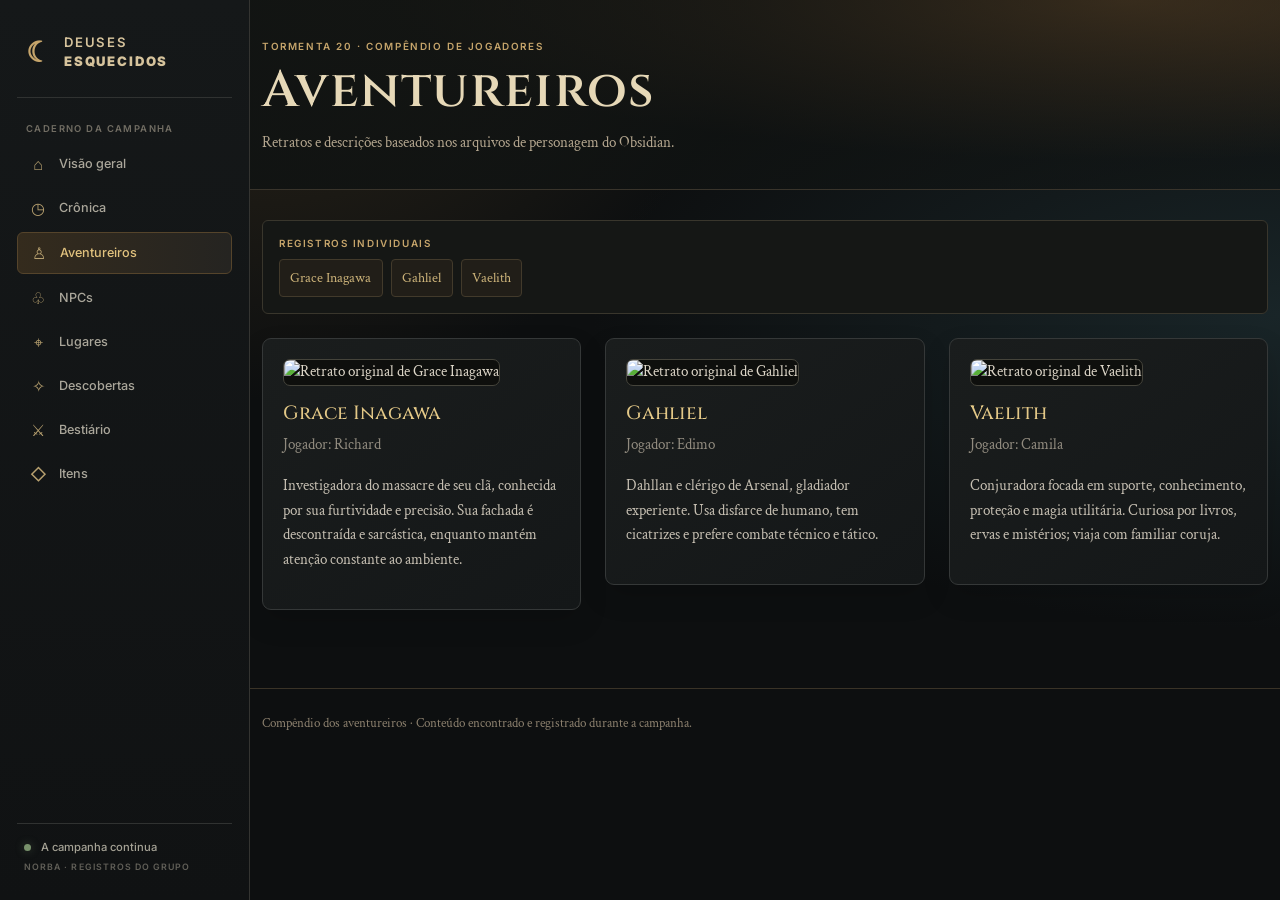
==== commit 31ef9f23: "Unify campaign sidebar navigation across pages" ====
--- a/aventureiros.html
+++ b/aventureiros.html
@@ -1 +1 @@
-<!doctype html><html lang="pt-BR"><head><meta charset="utf-8"><meta name="viewport" content="width=device-width,initial-scale=1"><title>Aventureiros — Deuses Esquecidos</title><link href="https://cdn.jsdelivr.net/npm/bootstrap@5.3.3/dist/css/bootstrap.min.css" rel="stylesheet"><link href="styles.css" rel="stylesheet"></head><body><nav class="navbar navbar-expand-lg navbar-dark sticky-top"><div class="container"><a class="navbar-brand" href="index.html">☾ DEUSES ESQUECIDOS</a><button class="navbar-toggler" data-bs-toggle="collapse" data-bs-target="#navmenu"><span class="navbar-toggler-icon"></span></button><div class="collapse navbar-collapse" id="navmenu"><ul class="navbar-nav ms-auto"><li class="nav-item"><a class="nav-link " href="index.html">Início</a></li><li class="nav-item"><a class="nav-link " href="cronica.html">Crônica</a></li><li class="nav-item"><a class="nav-link active" href="aventureiros.html">Aventureiros</a></li><li class="nav-item"><a class="nav-link " href="personagens.html">NPCs</a></li><li class="nav-item"><a class="nav-link " href="lugares.html">Lugares</a></li><li class="nav-item"><a class="nav-link " href="descobertas.html">Descobertas</a></li><li class="nav-item"><a class="nav-link " href="inimigos.html">Inimigos</a></li><li class="nav-item"><a class="nav-link " href="itens.html">Itens</a></li></ul></div></div></nav><header class="hero"><div class="container"><div class="eyebrow">Tormenta 20 · Compêndio de jogadores</div><h1>Aventureiros</h1><p>Retratos e descrições baseados nos arquivos de personagem do Obsidian.</p></div></header><main class="section"><div class="container"><div class="row g-4"><div class="col-md-4"><div class="card-dark"><img class="portrait mb-3" src="https://raw.githubusercontent.com/JoubertJoe/Tormenta_deuses_esquecidos/main/imagens/Personagens/Grace%20Inagawa.png" alt="Retrato original de Grace Inagawa" style="aspect-ratio:3/4;object-fit:cover"><h2>Grace Inagawa</h2><p class="muted">Jogador: Richard</p><p>Investigadora do massacre de seu clã, conhecida por sua furtividade e precisão. Sua fachada é descontraída e sarcástica, enquanto mantém atenção constante ao ambiente.</p></div></div><div class="col-md-4"><div class="card-dark"><img class="portrait mb-3" src="https://raw.githubusercontent.com/JoubertJoe/Tormenta_deuses_esquecidos/main/imagens/Personagens/Gahliel.png" alt="Retrato original de Gahliel" style="aspect-ratio:3/4;object-fit:cover"><h2>Gahliel</h2><p class="muted">Jogador: Edimo</p><p>Dahllan e clérigo de Arsenal, gladiador experiente. Usa disfarce de humano, tem cicatrizes e prefere combate técnico e tático.</p></div></div><div class="col-md-4"><div class="card-dark"><img class="portrait mb-3" src="https://raw.githubusercontent.com/JoubertJoe/Tormenta_deuses_esquecidos/main/imagens/Personagens/Vaelith.jpeg" alt="Retrato original de Vaelith" style="aspect-ratio:3/4;object-fit:cover"><h2>Vaelith</h2><p class="muted">Jogador: Camila</p><p>Conjuradora focada em suporte, conhecimento, proteção e magia utilitária. Curiosa por livros, ervas e mistérios; viaja com familiar coruja.</p></div></div></div></div></main><footer class="py-4 mt-5"><div class="container small">Compêndio dos aventureiros · Conteúdo encontrado e registrado durante a campanha.</div></footer><script src="https://cdn.jsdelivr.net/npm/bootstrap@5.3.3/dist/js/bootstrap.bundle.min.js"></script><script src="records.js"></script><script src="link-records.js"></script></body></html>+<!doctype html><html lang="pt-BR"><head><meta charset="utf-8"><meta name="viewport" content="width=device-width,initial-scale=1"><title>Aventureiros — Deuses Esquecidos</title><link href="https://cdn.jsdelivr.net/npm/bootstrap@5.3.3/dist/css/bootstrap.min.css" rel="stylesheet"><link href="styles.css" rel="stylesheet"></head><body class="campaign-page"><aside class="campaign-sidebar"><a class="brand-mark" href="index.html"><span class="brand-moon">☾</span><span>DEUSES<br><b>ESQUECIDOS</b></span></a><div class="sidebar-caption">CADERNO DA CAMPANHA</div><nav class="campaign-nav"><a class="side-link" href="index.html"><i>⌂</i>Visão geral</a><a class="side-link" href="cronica.html"><i>◷</i>Crônica</a><a class="side-link" href="aventureiros.html"><i>♙</i>Aventureiros</a><a class="side-link" href="personagens.html"><i>♧</i>NPCs</a><a class="side-link" href="lugares.html"><i>⌖</i>Lugares</a><a class="side-link" href="descobertas.html"><i>✧</i>Descobertas</a><a class="side-link" href="inimigos.html"><i>⚔</i>Bestiário</a><a class="side-link" href="itens.html"><i>◇</i>Itens</a></nav><div class="sidebar-bottom"><span class="status-dot"></span> A campanha continua<small>NORBA · REGISTROS DO GRUPO</small></div></aside><header class="hero"><div class="container"><div class="eyebrow">Tormenta 20 · Compêndio de jogadores</div><h1>Aventureiros</h1><p>Retratos e descrições baseados nos arquivos de personagem do Obsidian.</p></div></header><main class="section"><div class="container"><div class="row g-4"><div class="col-md-4"><div class="card-dark"><img class="portrait mb-3" src="https://raw.githubusercontent.com/JoubertJoe/Tormenta_deuses_esquecidos/main/imagens/Personagens/Grace%20Inagawa.png" alt="Retrato original de Grace Inagawa" style="aspect-ratio:3/4;object-fit:cover"><h2>Grace Inagawa</h2><p class="muted">Jogador: Richard</p><p>Investigadora do massacre de seu clã, conhecida por sua furtividade e precisão. Sua fachada é descontraída e sarcástica, enquanto mantém atenção constante ao ambiente.</p></div></div><div class="col-md-4"><div class="card-dark"><img class="portrait mb-3" src="https://raw.githubusercontent.com/JoubertJoe/Tormenta_deuses_esquecidos/main/imagens/Personagens/Gahliel.png" alt="Retrato original de Gahliel" style="aspect-ratio:3/4;object-fit:cover"><h2>Gahliel</h2><p class="muted">Jogador: Edimo</p><p>Dahllan e clérigo de Arsenal, gladiador experiente. Usa disfarce de humano, tem cicatrizes e prefere combate técnico e tático.</p></div></div><div class="col-md-4"><div class="card-dark"><img class="portrait mb-3" src="https://raw.githubusercontent.com/JoubertJoe/Tormenta_deuses_esquecidos/main/imagens/Personagens/Vaelith.jpeg" alt="Retrato original de Vaelith" style="aspect-ratio:3/4;object-fit:cover"><h2>Vaelith</h2><p class="muted">Jogador: Camila</p><p>Conjuradora focada em suporte, conhecimento, proteção e magia utilitária. Curiosa por livros, ervas e mistérios; viaja com familiar coruja.</p></div></div></div></div></main><footer class="py-4 mt-5"><div class="container small">Compêndio dos aventureiros · Conteúdo encontrado e registrado durante a campanha.</div></footer><script src="https://cdn.jsdelivr.net/npm/bootstrap@5.3.3/dist/js/bootstrap.bundle.min.js"></script><script src="records.js"></script><script src="link-records.js"></script><script>document.querySelector('.campaign-nav a[href="'+location.pathname.split('/').pop()+'"]')?.classList.add('active');</script></body></html>
--- a/styles.css
+++ b/styles.css
@@ -49,3 +49,11 @@
 /* Artwork and portrait cards added from the campaign vault */
 .campaign-art-gallery{margin:2rem 0}.campaign-art-grid{display:grid;grid-template-columns:repeat(2,minmax(0,1fr));gap:12px}.campaign-art{margin:0;background:#171a1a;border:1px solid #343737;border-radius:8px;overflow:hidden}.campaign-art img{display:block;width:100%;aspect-ratio:16/9;object-fit:cover;object-position:center;background:#111}.campaign-art figcaption{padding:9px 12px;color:#b5a68d;font:600 .68rem Inter,sans-serif;letter-spacing:.04em}.npc-portrait{display:block;width:100%;height:230px;object-fit:cover;object-position:center;border-radius:6px;border:1px solid #484234;background:#101111}.item-placeholder-grid{display:grid;grid-template-columns:repeat(3,minmax(0,1fr));gap:12px;margin-bottom:1rem}.item-placeholder-card{border:1px solid #393831;background:#181a19;border-radius:8px;overflow:hidden}.item-placeholder-art{height:130px;display:grid;place-items:center;background:radial-gradient(circle,#3b3120 0,#1a1b18 58%,#111313 100%);color:#c2a168;font-size:2.8rem;border-bottom:1px solid #393831;position:relative}.item-placeholder-art:after{content:"";position:absolute;inset:14px;border:1px dashed #76603c;border-radius:5px;opacity:.45}.item-placeholder-card h5{padding:9px 12px;margin:0;color:#c9b487;font:600 .72rem Inter,sans-serif}
 @media(max-width:600px){.campaign-art-grid{grid-template-columns:1fr}.npc-portrait{height:210px}.item-placeholder-grid{grid-template-columns:1fr 1fr}.item-placeholder-art{height:105px}}
+
+/* Individual compendium records */
+.record-page{padding:2rem 0;max-width:1050px}.record-page .gold-link{display:inline-block;margin-bottom:1.2rem}.record-panel{background:#171816;border:1px solid #38352b;border-radius:8px;padding:clamp(1rem,3vw,2rem);display:grid;grid-template-columns:minmax(240px,38%) 1fr;gap:1.5rem;align-items:start}.record-image{grid-row:1/5;min-height:260px}.record-image img{width:100%;max-height:520px;object-fit:contain;border:1px solid #40392d;border-radius:5px;background:#0d0f10}.record-placeholder{height:100%;min-height:260px;display:grid;place-content:center;text-align:center;background:linear-gradient(145deg,#222019,#111414);border:1px dashed #625035;color:#bd9e5d}.record-placeholder span{font-size:4rem}.record-placeholder small{display:block;font:.65rem Inter,sans-serif;letter-spacing:.15em;text-transform:uppercase}.record-panel h1{font:600 clamp(1.5rem,4vw,2.7rem) Cinzel,serif;color:#e1c783}.record-subtitle{color:#b5a58b;font-style:italic;border-bottom:1px solid #37342b;padding-bottom:.7rem}.record-description{font-size:1.05rem}.record-link-card{display:block;color:inherit;transition:.2s}.record-link-card:hover{color:inherit;transform:translateY(-2px);border-color:#9b7844!important}.navbar-links{display:flex;flex-wrap:wrap;gap:.6rem 1rem}.navbar-links a{font:.72rem Inter,sans-serif;color:#c5b496}.navbar-links a:hover{color:#e4c783}@media(max-width:720px){.record-panel{grid-template-columns:1fr}.record-image{grid-row:auto;min-height:180px}.navbar-links{display:none}}
+
+.record-index{margin:0 0 1.5rem;padding:1rem;background:#151715;border:1px solid #39362c;border-radius:6px}.record-index-grid{display:flex;flex-wrap:wrap;gap:.5rem;margin-top:.6rem}.record-index-item{display:inline-block;border:1px solid #423a2b;border-radius:4px;background:#211e18;padding:.45rem .65rem;font-size:.85rem;color:#cdb47a}.record-index-item:hover{border-color:#947443;background:#29241b;color:#f0dca5}
+
+/* Enemy stat block styling */
+.enemy-stats{margin-top:1.5rem;padding:1rem;border:1px solid rgba(184,145,74,.35);border-radius:8px;background:rgba(20,20,20,.55);overflow-x:auto}.enemy-stats h3{color:#c5a45b;margin:0 0 .75rem}.enemy-stats h4{color:#c5a45b;margin:1.1rem 0 .5rem}.enemy-stats table{width:100%;border-collapse:collapse;margin:.75rem 0;font-size:.92rem}.enemy-stats th,.enemy-stats td{padding:.5rem .6rem;border:1px solid rgba(184,145,74,.22);text-align:left;white-space:nowrap}.enemy-stats th{color:#d0b16d;background:rgba(184,145,74,.08)}.enemy-stats p,.enemy-stats ul{margin:.5rem 0}.enemy-stats ul{padding-left:1.25rem}
